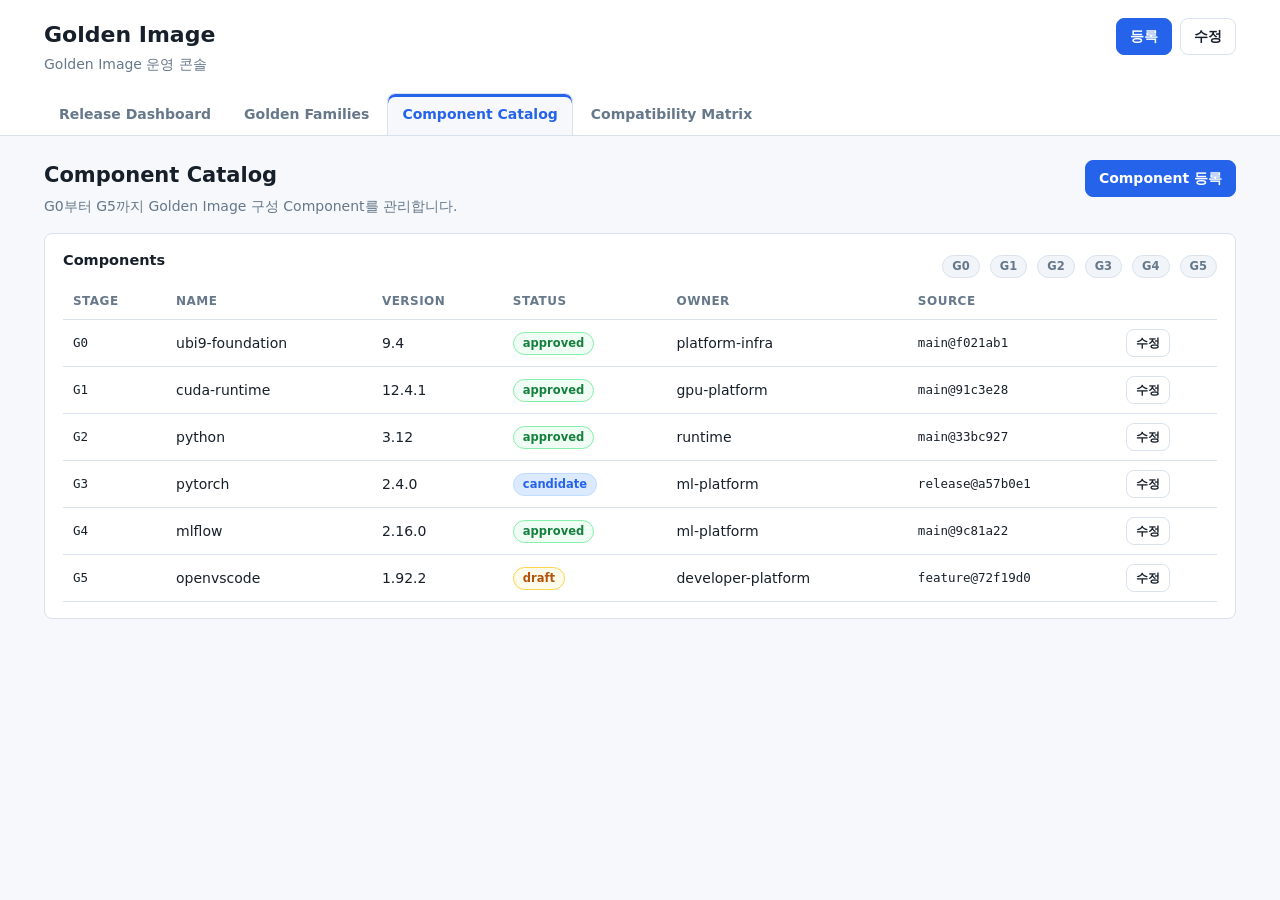
==== components.html @ 2b426ab0 "split golden image html screens" ====
<!doctype html>
<html lang="ko">
<head>
  <meta charset="utf-8">
  <meta name="viewport" content="width=device-width, initial-scale=1">
  <title>Golden Image · Component Catalog</title>
  <link rel="stylesheet" href="styles.css">
</head>
<body data-page="components">
  <div class="shell">
    <header class="topbar">
      <div class="topbar-inner">
        <div class="brand-row">
          <div>
            <h1 class="brand">Golden Image</h1>
            <p class="brand-sub">Golden Image 운영 콘솔</p>
          </div>
          <div class="quick-actions">
            <a class="btn primary" href="register.html">등록</a>
            <a class="btn" href="edit.html">수정</a>
          </div>
        </div>
        <nav class="tabs" aria-label="Golden Image tabs">
          <a href="index.html" data-nav="dashboard">Release Dashboard</a>
          <a href="families.html" data-nav="families">Golden Families</a>
          <a href="components.html" data-nav="components">Component Catalog</a>
          <a href="matrix.html" data-nav="matrix">Compatibility Matrix</a>
        </nav>
      </div>
    </header>

    <main class="main">
      <div class="page-head">
        <div>
          <h2 class="page-title">Component Catalog</h2>
          <p class="page-sub">G0부터 G5까지 Golden Image 구성 Component를 관리합니다.</p>
        </div>
        <a class="btn primary" href="register.html?type=component">Component 등록</a>
      </div>

      <section class="panel">
        <div class="spread">
          <h3>Components</h3>
          <div class="row">
            <span class="badge">G0</span>
            <span class="badge">G1</span>
            <span class="badge">G2</span>
            <span class="badge">G3</span>
            <span class="badge">G4</span>
            <span class="badge">G5</span>
          </div>
        </div>
        <div class="table-wrap">
          <table>
            <thead>
              <tr>
                <th>Stage</th>
                <th>Name</th>
                <th>Version</th>
                <th>Status</th>
                <th>Owner</th>
                <th>Source</th>
                <th></th>
              </tr>
            </thead>
            <tbody>
              <tr>
                <td class="mono">G0</td>
                <td>ubi9-foundation</td>
                <td>9.4</td>
                <td><span class="badge ok">approved</span></td>
                <td>platform-infra</td>
                <td class="mono">main@f021ab1</td>
                <td><a class="btn small" href="edit.html?component=ubi9-foundation">수정</a></td>
              </tr>
              <tr>
                <td class="mono">G1</td>
                <td>cuda-runtime</td>
                <td>12.4.1</td>
                <td><span class="badge ok">approved</span></td>
                <td>gpu-platform</td>
                <td class="mono">main@91c3e28</td>
                <td><a class="btn small" href="edit.html?component=cuda-runtime">수정</a></td>
              </tr>
              <tr>
                <td class="mono">G2</td>
                <td>python</td>
                <td>3.12</td>
                <td><span class="badge ok">approved</span></td>
                <td>runtime</td>
                <td class="mono">main@33bc927</td>
                <td><a class="btn small" href="edit.html?component=python">수정</a></td>
              </tr>
              <tr>
                <td class="mono">G3</td>
                <td>pytorch</td>
                <td>2.4.0</td>
                <td><span class="badge info">candidate</span></td>
                <td>ml-platform</td>
                <td class="mono">release@a57b0e1</td>
                <td><a class="btn small" href="edit.html?component=pytorch">수정</a></td>
              </tr>
              <tr>
                <td class="mono">G4</td>
                <td>mlflow</td>
                <td>2.16.0</td>
                <td><span class="badge ok">approved</span></td>
                <td>ml-platform</td>
                <td class="mono">main@9c81a22</td>
                <td><a class="btn small" href="edit.html?component=mlflow">수정</a></td>
              </tr>
              <tr>
                <td class="mono">G5</td>
                <td>openvscode</td>
                <td>1.92.2</td>
                <td><span class="badge warn">draft</span></td>
                <td>developer-platform</td>
                <td class="mono">feature@72f19d0</td>
                <td><a class="btn small" href="edit.html?component=openvscode">수정</a></td>
              </tr>
            </tbody>
          </table>
        </div>
      </section>
    </main>
  </div>
  <script src="app.js"></script>
</body>
</html>
---- styles.css ----
:root {
  --bg: #f6f8fb;
  --surface: #ffffff;
  --surface-soft: #f1f5f9;
  --border: #d9e2ec;
  --text: #17202a;
  --muted: #66788a;
  --accent: #2563eb;
  --accent-soft: #dbeafe;
  --ok: #15803d;
  --warn: #b45309;
  --err: #b91c1c;
  --radius: 8px;
  --mono: "Cascadia Code", "JetBrains Mono", Consolas, monospace;
}

* { box-sizing: border-box; }
html, body { margin: 0; min-height: 100%; }
body {
  background: var(--bg);
  color: var(--text);
  font: 14px/1.5 "Segoe UI", "Malgun Gothic", system-ui, sans-serif;
}
a { color: inherit; }

.shell { min-height: 100vh; }
.topbar {
  background: var(--surface);
  border-bottom: 1px solid var(--border);
}
.topbar-inner {
  max-width: 1240px;
  margin: 0 auto;
  padding: 18px 24px 0;
}
.brand-row {
  display: flex;
  justify-content: space-between;
  align-items: flex-start;
  gap: 16px;
  flex-wrap: wrap;
}
.brand {
  margin: 0;
  font-size: 22px;
  font-weight: 750;
  letter-spacing: 0;
}
.brand-sub {
  margin: 3px 0 0;
  color: var(--muted);
}
.quick-actions {
  display: flex;
  gap: 8px;
  flex-wrap: wrap;
}

.tabs {
  display: flex;
  gap: 3px;
  margin-top: 18px;
  overflow-x: auto;
}
.tabs a {
  display: inline-flex;
  align-items: center;
  min-height: 42px;
  padding: 9px 14px;
  color: var(--muted);
  text-decoration: none;
  border: 1px solid transparent;
  border-bottom: 0;
  border-radius: var(--radius) var(--radius) 0 0;
  font-weight: 650;
  white-space: nowrap;
}
.tabs a:hover {
  color: var(--text);
  background: var(--surface-soft);
}
.tabs a.active {
  color: var(--accent);
  background: var(--bg);
  border-color: var(--border);
  box-shadow: inset 0 3px 0 var(--accent);
}

.main {
  max-width: 1240px;
  margin: 0 auto;
  padding: 24px;
}
.page-head {
  display: flex;
  justify-content: space-between;
  align-items: flex-start;
  gap: 16px;
  flex-wrap: wrap;
  margin-bottom: 16px;
}
.page-title {
  margin: 0;
  font-size: 21px;
  font-weight: 750;
}
.page-sub {
  margin: 4px 0 0;
  color: var(--muted);
}

.grid { display: grid; gap: 14px; }
.stats { grid-template-columns: repeat(4, minmax(150px, 1fr)); }
.cols { grid-template-columns: 1.45fr .9fr; align-items: start; }
.cards { grid-template-columns: repeat(auto-fill, minmax(270px, 1fr)); }
.form-grid { grid-template-columns: repeat(2, minmax(220px, 1fr)); }
.full { grid-column: 1 / -1; }

.panel {
  background: var(--surface);
  border: 1px solid var(--border);
  border-radius: var(--radius);
  padding: 16px 18px;
}
.panel h3 {
  margin: 0 0 12px;
  font-size: 14.5px;
}
.section-title {
  margin: 20px 0 10px;
  font-size: 15px;
  font-weight: 750;
}
.muted { color: var(--muted); }
.small { font-size: 12px; }
.mono { font-family: var(--mono); font-size: 12.5px; }
.row {
  display: flex;
  gap: 10px;
  align-items: center;
  flex-wrap: wrap;
}
.spread {
  display: flex;
  justify-content: space-between;
  gap: 12px;
  align-items: center;
  flex-wrap: wrap;
}

.stat {
  display: flex;
  flex-direction: column;
  gap: 2px;
}
.stat .value {
  font-size: 24px;
  font-weight: 750;
}
.stat .key {
  color: var(--muted);
  font-size: 12px;
}

.table-wrap { overflow-x: auto; }
table {
  width: 100%;
  border-collapse: collapse;
}
th, td {
  text-align: left;
  padding: 9px 10px;
  border-bottom: 1px solid var(--border);
  vertical-align: middle;
}
th {
  color: var(--muted);
  font-size: 12px;
  font-weight: 700;
  text-transform: uppercase;
  letter-spacing: .04em;
}
tbody tr:hover td { background: #f8fafc; }

.badge {
  display: inline-block;
  padding: 2px 9px;
  border-radius: 999px;
  border: 1px solid var(--border);
  background: var(--surface-soft);
  color: var(--muted);
  font-size: 11.5px;
  font-weight: 700;
  white-space: nowrap;
}
.badge.ok { color: var(--ok); border-color: #86efac; background: #f0fdf4; }
.badge.warn { color: var(--warn); border-color: #fcd34d; background: #fffbeb; }
.badge.err { color: var(--err); border-color: #fca5a5; background: #fef2f2; }
.badge.info { color: var(--accent); border-color: #bfdbfe; background: var(--accent-soft); }

.btn {
  display: inline-flex;
  align-items: center;
  justify-content: center;
  min-height: 34px;
  padding: 7px 13px;
  border: 1px solid var(--border);
  border-radius: var(--radius);
  background: var(--surface);
  color: var(--text);
  text-decoration: none;
  font: inherit;
  font-weight: 700;
  cursor: pointer;
}
.btn:hover { border-color: var(--accent); }
.btn.primary {
  color: #fff;
  background: var(--accent);
  border-color: var(--accent);
}
.btn.ghost { background: transparent; }
.btn.small { min-height: 28px; padding: 4px 9px; font-size: 12px; }

.stage-line {
  display: flex;
  gap: 0;
  overflow-x: auto;
  padding: 4px 0;
}
.stage-node {
  min-width: 126px;
  flex: none;
  padding: 10px 14px;
  border: 1px solid var(--border);
  border-radius: var(--radius);
  background: var(--surface-soft);
}
.stage-key {
  color: var(--accent);
  font-family: var(--mono);
  font-size: 11px;
  font-weight: 750;
}
.stage-arrow {
  align-self: center;
  padding: 0 6px;
  color: var(--muted);
}

.matrix {
  min-width: 640px;
  border-collapse: separate;
  border-spacing: 4px;
}
.matrix th { text-transform: none; letter-spacing: 0; }
.matrix td {
  text-align: center;
  border: 1px solid var(--border);
  border-radius: var(--radius);
  background: var(--surface-soft);
  padding: 10px 12px;
}
.matrix .supported { color: var(--ok); background: #f0fdf4; border-color: #86efac; }
.matrix .review { color: var(--warn); background: #fffbeb; border-color: #fcd34d; }
.matrix .blocked { color: var(--err); background: #fef2f2; border-color: #fca5a5; }

label {
  display: block;
  margin: 0 0 5px;
  color: var(--muted);
  font-size: 12.5px;
  font-weight: 700;
}
input, select, textarea {
  width: 100%;
  min-height: 36px;
  padding: 7px 10px;
  border: 1px solid var(--border);
  border-radius: var(--radius);
  background: #fff;
  color: var(--text);
  font: inherit;
}
textarea { min-height: 92px; resize: vertical; }
input:focus, select:focus, textarea:focus {
  outline: none;
  border-color: var(--accent);
  box-shadow: 0 0 0 3px var(--accent-soft);
}
.field { min-width: 0; }
.form-actions {
  display: flex;
  justify-content: flex-end;
  gap: 8px;
  margin-top: 18px;
}
.hint-box {
  background: #f8fafc;
  border: 1px dashed #cbd5e1;
  border-radius: var(--radius);
  padding: 12px 14px;
  color: var(--muted);
}
.history {
  margin: 0;
  padding-left: 18px;
  color: var(--muted);
}
.history li { margin: 6px 0; }

@media (max-width: 860px) {
  .topbar-inner, .main { padding-left: 16px; padding-right: 16px; }
  .stats, .cols, .form-grid { grid-template-columns: 1fr; }
  .tabs a { min-height: 38px; padding: 8px 11px; }
}
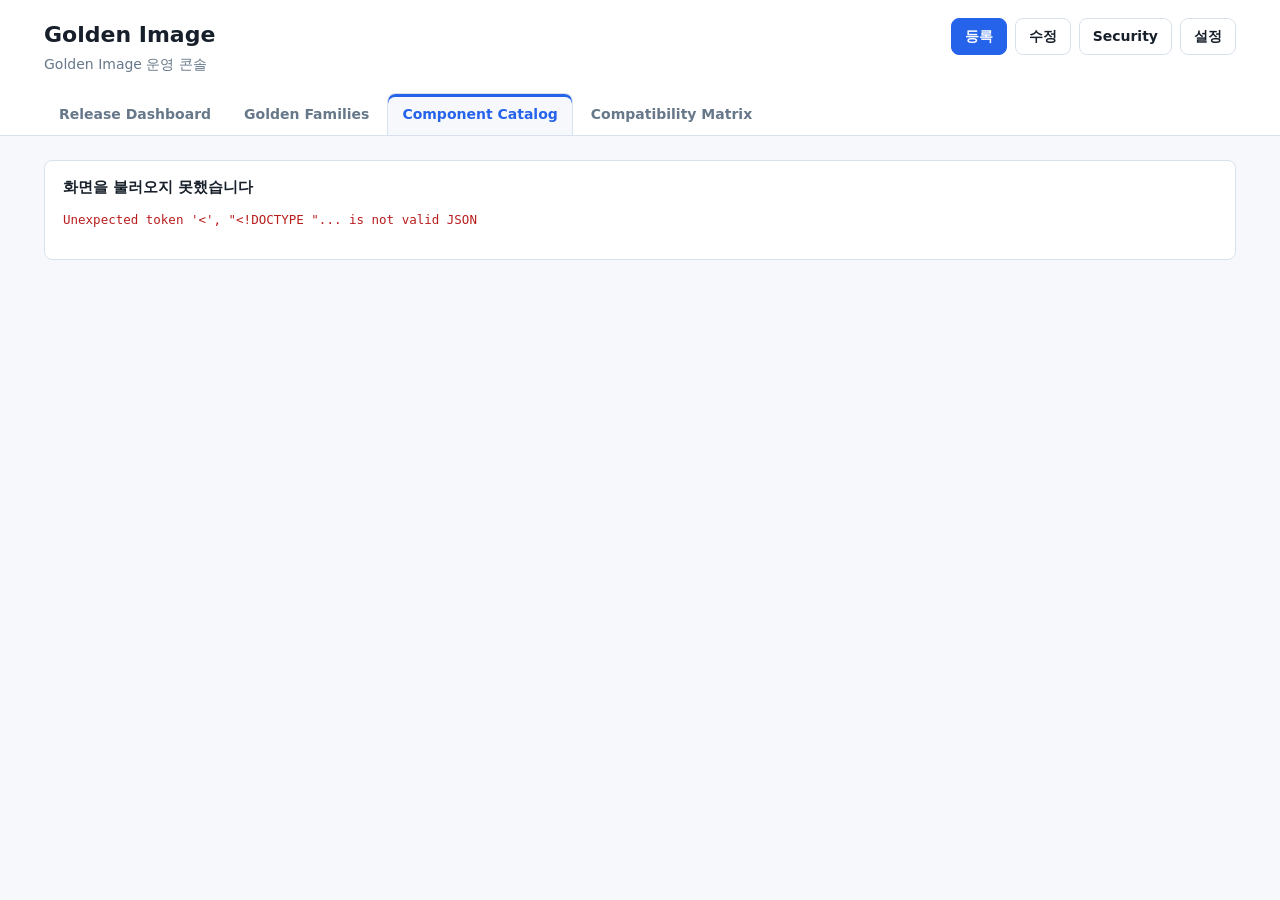
==== commit 0f36c6fa: "restore functional golden image ui" ====
--- a/components.html
+++ b/components.html
@@ -6,7 +6,7 @@
   <title>Golden Image · Component Catalog</title>
   <link rel="stylesheet" href="styles.css">
 </head>
-<body data-page="components">
+<body data-screen="components">
   <div class="shell">
     <header class="topbar">
       <div class="topbar-inner">
@@ -18,6 +18,8 @@
           <div class="quick-actions">
             <a class="btn primary" href="register.html">등록</a>
             <a class="btn" href="edit.html">수정</a>
+            <a class="btn" href="security.html">Security</a>
+            <a class="btn" href="settings.html">설정</a>
           </div>
         </div>
         <nav class="tabs" aria-label="Golden Image tabs">
@@ -28,102 +30,10 @@
         </nav>
       </div>
     </header>
-
-    <main class="main">
-      <div class="page-head">
-        <div>
-          <h2 class="page-title">Component Catalog</h2>
-          <p class="page-sub">G0부터 G5까지 Golden Image 구성 Component를 관리합니다.</p>
-        </div>
-        <a class="btn primary" href="register.html?type=component">Component 등록</a>
-      </div>
-
-      <section class="panel">
-        <div class="spread">
-          <h3>Components</h3>
-          <div class="row">
-            <span class="badge">G0</span>
-            <span class="badge">G1</span>
-            <span class="badge">G2</span>
-            <span class="badge">G3</span>
-            <span class="badge">G4</span>
-            <span class="badge">G5</span>
-          </div>
-        </div>
-        <div class="table-wrap">
-          <table>
-            <thead>
-              <tr>
-                <th>Stage</th>
-                <th>Name</th>
-                <th>Version</th>
-                <th>Status</th>
-                <th>Owner</th>
-                <th>Source</th>
-                <th></th>
-              </tr>
-            </thead>
-            <tbody>
-              <tr>
-                <td class="mono">G0</td>
-                <td>ubi9-foundation</td>
-                <td>9.4</td>
-                <td><span class="badge ok">approved</span></td>
-                <td>platform-infra</td>
-                <td class="mono">main@f021ab1</td>
-                <td><a class="btn small" href="edit.html?component=ubi9-foundation">수정</a></td>
-              </tr>
-              <tr>
-                <td class="mono">G1</td>
-                <td>cuda-runtime</td>
-                <td>12.4.1</td>
-                <td><span class="badge ok">approved</span></td>
-                <td>gpu-platform</td>
-                <td class="mono">main@91c3e28</td>
-                <td><a class="btn small" href="edit.html?component=cuda-runtime">수정</a></td>
-              </tr>
-              <tr>
-                <td class="mono">G2</td>
-                <td>python</td>
-                <td>3.12</td>
-                <td><span class="badge ok">approved</span></td>
-                <td>runtime</td>
-                <td class="mono">main@33bc927</td>
-                <td><a class="btn small" href="edit.html?component=python">수정</a></td>
-              </tr>
-              <tr>
-                <td class="mono">G3</td>
-                <td>pytorch</td>
-                <td>2.4.0</td>
-                <td><span class="badge info">candidate</span></td>
-                <td>ml-platform</td>
-                <td class="mono">release@a57b0e1</td>
-                <td><a class="btn small" href="edit.html?component=pytorch">수정</a></td>
-              </tr>
-              <tr>
-                <td class="mono">G4</td>
-                <td>mlflow</td>
-                <td>2.16.0</td>
-                <td><span class="badge ok">approved</span></td>
-                <td>ml-platform</td>
-                <td class="mono">main@9c81a22</td>
-                <td><a class="btn small" href="edit.html?component=mlflow">수정</a></td>
-              </tr>
-              <tr>
-                <td class="mono">G5</td>
-                <td>openvscode</td>
-                <td>1.92.2</td>
-                <td><span class="badge warn">draft</span></td>
-                <td>developer-platform</td>
-                <td class="mono">feature@72f19d0</td>
-                <td><a class="btn small" href="edit.html?component=openvscode">수정</a></td>
-              </tr>
-            </tbody>
-          </table>
-        </div>
-      </section>
-    </main>
+    <main id="main" class="main"></main>
   </div>
-  <script src="app.js"></script>
+  <div id="modal-root"></div>
+  <div id="toast-root"></div>
+  <script type="module" src="shell.js"></script>
 </body>
 </html>
--- a/styles.css
+++ b/styles.css
@@ -2,14 +2,19 @@
   --bg: #f6f8fb;
   --surface: #ffffff;
   --surface-soft: #f1f5f9;
+  --bg-panel: #ffffff;
+  --bg-panel-2: #f1f5f9;
   --border: #d9e2ec;
   --text: #17202a;
   --muted: #66788a;
+  --text-dim: #66788a;
   --accent: #2563eb;
   --accent-soft: #dbeafe;
+  --accent-dim: #dbeafe;
   --ok: #15803d;
   --warn: #b45309;
   --err: #b91c1c;
+  --purple: #7c3aed;
   --radius: 8px;
   --mono: "Cascadia Code", "JetBrains Mono", Consolas, monospace;
 }
@@ -153,11 +158,13 @@
   flex-direction: column;
   gap: 2px;
 }
-.stat .value {
+.stat .value,
+.stat .v {
   font-size: 24px;
   font-weight: 750;
 }
-.stat .key {
+.stat .key,
+.stat .k {
   color: var(--muted);
   font-size: 12px;
 }
@@ -197,8 +204,17 @@
 .badge.warn { color: var(--warn); border-color: #fcd34d; background: #fffbeb; }
 .badge.err { color: var(--err); border-color: #fca5a5; background: #fef2f2; }
 .badge.info { color: var(--accent); border-color: #bfdbfe; background: var(--accent-soft); }
-
-.btn {
+.badge.neutral { color: var(--muted); border-color: var(--border); background: var(--surface-soft); }
+.badge.purple { color: var(--purple); border-color: #ddd6fe; background: #f5f3ff; }
+.badge.stage-c-g0, .stage-c-g0 .stage-key { color: #dc2626; }
+.badge.stage-c-g1, .stage-c-g1 .stage-key { color: #b45309; }
+.badge.stage-c-g2, .stage-c-g2 .stage-key { color: #15803d; }
+.badge.stage-c-g3, .stage-c-g3 .stage-key { color: #2563eb; }
+.badge.stage-c-g4, .stage-c-g4 .stage-key { color: #7c3aed; }
+.badge.stage-c-g5, .stage-c-g5 .stage-key { color: #be185d; }
+
+.btn,
+button {
   display: inline-flex;
   align-items: center;
   justify-content: center;
@@ -208,21 +224,37 @@
   border-radius: var(--radius);
   background: var(--surface);
   color: var(--text);
-  text-decoration: none;
   font: inherit;
   font-weight: 700;
   cursor: pointer;
 }
-.btn:hover { border-color: var(--accent); }
-.btn.primary {
+.btn { text-decoration: none; }
+.btn:hover,
+button:hover { border-color: var(--accent); }
+.btn.primary,
+button.primary {
   color: #fff;
   background: var(--accent);
   border-color: var(--accent);
 }
-.btn.ghost { background: transparent; }
-.btn.small { min-height: 28px; padding: 4px 9px; font-size: 12px; }
-
-.stage-line {
+.btn.ghost,
+button.ghost { background: transparent; }
+.btn.small,
+.btn.sm,
+button.small,
+button.sm { min-height: 28px; padding: 4px 9px; font-size: 12px; }
+button.danger {
+  color: var(--err);
+  background: #fef2f2;
+  border-color: #fca5a5;
+}
+button:disabled {
+  cursor: not-allowed;
+  opacity: .5;
+}
+
+.stage-line,
+.stage-dag {
   display: flex;
   gap: 0;
   overflow-x: auto;
@@ -264,6 +296,12 @@
 .matrix .supported { color: var(--ok); background: #f0fdf4; border-color: #86efac; }
 .matrix .review { color: var(--warn); background: #fffbeb; border-color: #fcd34d; }
 .matrix .blocked { color: var(--err); background: #fef2f2; border-color: #fca5a5; }
+.matrix-wrap { overflow: auto; }
+.matrix td.cell {
+  cursor: pointer;
+  min-width: 96px;
+}
+.matrix td.cell.selected { outline: 2px solid var(--accent); }
 
 label {
   display: block;
@@ -288,6 +326,22 @@
   border-color: var(--accent);
   box-shadow: 0 0 0 3px var(--accent-soft);
 }
+.field-inline { width: auto; min-height: auto; }
+.field-hint {
+  display: inline-flex;
+  align-items: center;
+  justify-content: center;
+  width: 15px;
+  height: 15px;
+  margin-left: 6px;
+  border-radius: 50%;
+  background: var(--accent-soft);
+  color: var(--accent);
+  font-size: 10px;
+  font-weight: 800;
+  cursor: help;
+  vertical-align: middle;
+}
 .field { min-width: 0; }
 .form-actions {
   display: flex;
@@ -302,6 +356,107 @@
   padding: 12px 14px;
   color: var(--muted);
 }
+.empty {
+  color: var(--muted);
+  text-align: center;
+  padding: 34px 0;
+}
+hr.sep {
+  border: none;
+  border-top: 1px solid var(--border);
+  margin: 14px 0;
+}
+code {
+  font-family: var(--mono);
+  background: var(--surface-soft);
+  padding: 1px 6px;
+  border-radius: 6px;
+  font-size: 12px;
+}
+.actions {
+  display: flex;
+  justify-content: flex-end;
+  gap: 10px;
+  margin-top: 20px;
+}
+
+#modal-root:empty { display: none; }
+.modal-backdrop {
+  position: fixed;
+  inset: 0;
+  z-index: 40;
+  display: flex;
+  align-items: center;
+  justify-content: center;
+  background: rgba(15, 23, 42, .45);
+}
+.modal {
+  width: min(620px, 92vw);
+  max-height: 86vh;
+  overflow: auto;
+  padding: 20px 22px;
+  background: var(--surface);
+  border: 1px solid var(--border);
+  border-radius: 10px;
+  box-shadow: 0 22px 70px rgba(15, 23, 42, .22);
+}
+.modal.modal-wide { width: min(980px, 96vw); }
+.modal h3 { margin: 0 0 6px; }
+.form-guide { display: flex; gap: 18px; align-items: flex-start; }
+.form-guide > form { flex: 1 1 320px; min-width: 0; }
+.form-guide .guide-panel {
+  flex: 1 1 340px;
+  min-width: 0;
+  align-self: stretch;
+  max-height: 68vh;
+  overflow: auto;
+  padding: 14px 16px;
+  background: var(--surface-soft);
+  border: 1px solid var(--border);
+  border-radius: var(--radius);
+}
+.guide-panel pre,
+.meta-pre,
+.df-body {
+  margin: 6px 0 0;
+  padding: 10px 12px;
+  overflow-x: auto;
+  background: #f8fafc;
+  border: 1px solid var(--border);
+  border-radius: var(--radius);
+  font-family: var(--mono);
+  font-size: 12px;
+  line-height: 1.5;
+  white-space: pre;
+}
+.guide-body {
+  color: var(--muted);
+  font-size: 12.5px;
+  line-height: 1.55;
+  white-space: pre-wrap;
+}
+.guide-panel h4 { margin: 0 0 8px; font-size: 13.5px; }
+.guide-panel .g-sec { margin: 12px 0 4px; font-size: 12px; font-weight: 750; color: var(--text); }
+#toast-root {
+  position: fixed;
+  right: 18px;
+  bottom: 18px;
+  z-index: 50;
+  display: flex;
+  flex-direction: column;
+  gap: 8px;
+}
+.toast {
+  max-width: 420px;
+  padding: 10px 16px;
+  background: var(--surface);
+  border: 1px solid var(--border);
+  border-left: 4px solid var(--accent);
+  border-radius: var(--radius);
+  box-shadow: 0 12px 30px rgba(15, 23, 42, .16);
+}
+.toast.err { border-left-color: var(--err); }
+.toast.ok { border-left-color: var(--ok); }
 .history {
   margin: 0;
   padding-left: 18px;
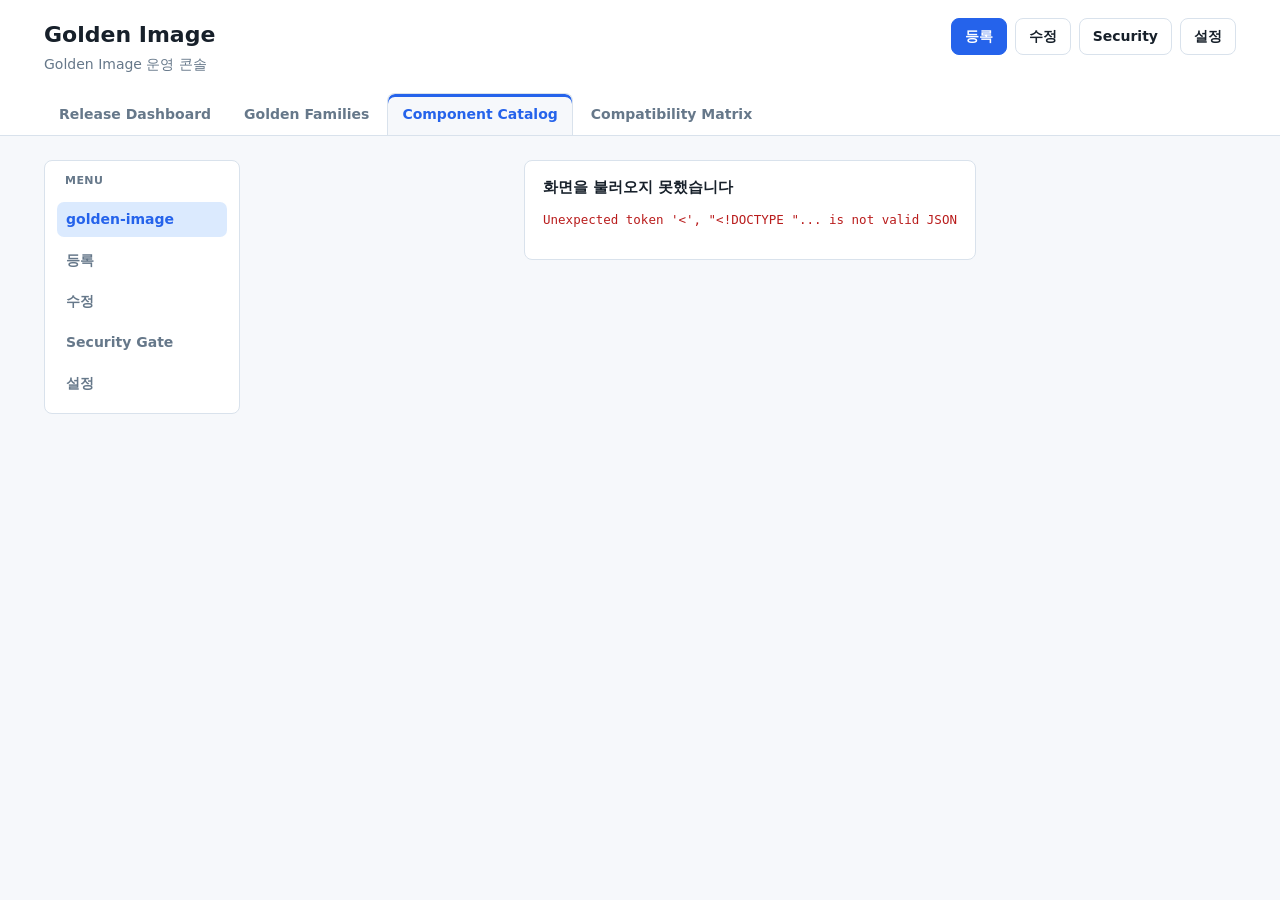
==== commit e1eb9051: "add golden image menu area" ====
--- a/components.html
+++ b/components.html
@@ -30,7 +30,19 @@
         </nav>
       </div>
     </header>
-    <main id="main" class="main"></main>
+    <div class="content-layout">
+      <aside class="side-menu" aria-label="Main menu">
+        <nav class="side-menu-inner">
+          <div class="side-menu-title">Menu</div>
+          <a class="active" href="index.html">golden-image</a>
+          <a href="register.html">등록</a>
+          <a href="edit.html">수정</a>
+          <a href="security.html">Security Gate</a>
+          <a href="settings.html">설정</a>
+        </nav>
+      </aside>
+      <main id="main" class="main"></main>
+    </div>
   </div>
   <div id="modal-root"></div>
   <div id="toast-root"></div>
--- a/styles.css
+++ b/styles.css
@@ -96,6 +96,51 @@
   margin: 0 auto;
   padding: 24px;
 }
+.content-layout {
+  display: grid;
+  grid-template-columns: 220px minmax(0, 1fr);
+  max-width: 1240px;
+  margin: 0 auto;
+}
+.side-menu {
+  padding: 24px 0 24px 24px;
+}
+.side-menu-inner {
+  position: sticky;
+  top: 18px;
+  display: grid;
+  gap: 6px;
+  padding: 12px;
+  background: var(--surface);
+  border: 1px solid var(--border);
+  border-radius: var(--radius);
+}
+.side-menu-title {
+  padding: 0 8px 6px;
+  color: var(--muted);
+  font-size: 11px;
+  font-weight: 800;
+  text-transform: uppercase;
+  letter-spacing: .04em;
+}
+.side-menu a {
+  display: flex;
+  align-items: center;
+  min-height: 34px;
+  padding: 7px 9px;
+  color: var(--muted);
+  text-decoration: none;
+  border-radius: 7px;
+  font-weight: 700;
+}
+.side-menu a:hover {
+  color: var(--text);
+  background: var(--surface-soft);
+}
+.side-menu a.active {
+  color: var(--accent);
+  background: var(--accent-soft);
+}
 .page-head {
   display: flex;
   justify-content: space-between;
@@ -466,6 +511,15 @@
 
 @media (max-width: 860px) {
   .topbar-inner, .main { padding-left: 16px; padding-right: 16px; }
+  .content-layout { display: block; }
+  .side-menu { padding: 14px 16px 0; }
+  .side-menu-inner {
+    position: static;
+    display: flex;
+    overflow-x: auto;
+  }
+  .side-menu-title { display: none; }
+  .side-menu a { white-space: nowrap; }
   .stats, .cols, .form-grid { grid-template-columns: 1fr; }
   .tabs a { min-height: 38px; padding: 8px 11px; }
 }
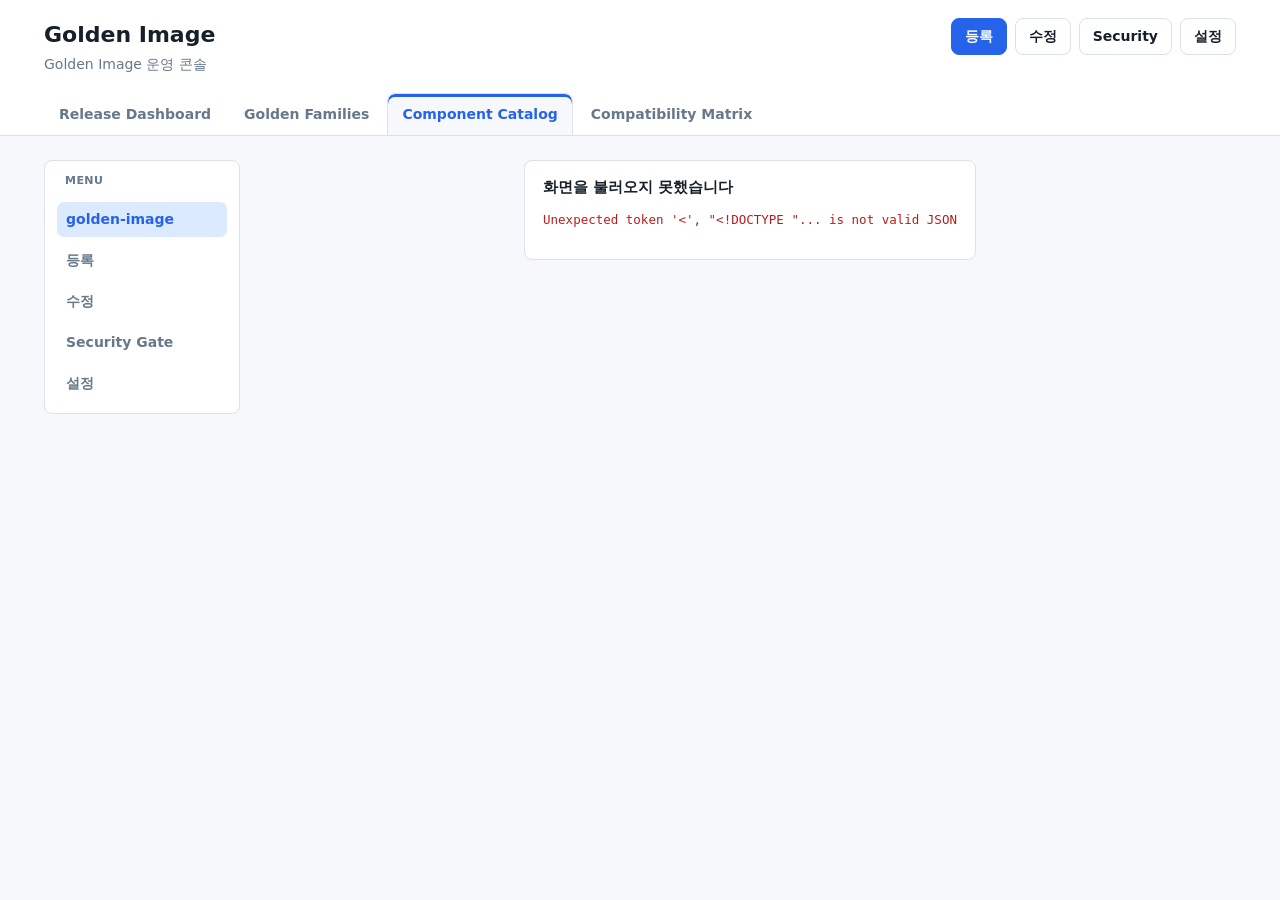
==== commit 28302b90: "set index as golden image menu root" ====
--- a/components.html
+++ b/components.html
@@ -34,11 +34,11 @@
       <aside class="side-menu" aria-label="Main menu">
         <nav class="side-menu-inner">
           <div class="side-menu-title">Menu</div>
-          <a class="active" href="index.html">golden-image</a>
-          <a href="register.html">등록</a>
-          <a href="edit.html">수정</a>
-          <a href="security.html">Security Gate</a>
-          <a href="settings.html">설정</a>
+          <a href="index.html" data-menu="golden-image">golden-image</a>
+          <a href="register.html" data-menu="register">등록</a>
+          <a href="edit.html" data-menu="edit">수정</a>
+          <a href="security.html" data-menu="security">Security Gate</a>
+          <a href="settings.html" data-menu="settings">설정</a>
         </nav>
       </aside>
       <main id="main" class="main"></main>
--- a/styles.css
+++ b/styles.css
@@ -300,14 +300,16 @@
 
 .stage-line,
 .stage-dag {
-  display: flex;
-  gap: 0;
-  overflow-x: auto;
+  display: grid;
+  grid-template-columns: repeat(auto-fit, minmax(132px, 1fr));
+  gap: 10px;
+  overflow: visible;
   padding: 4px 0;
 }
 .stage-node {
-  min-width: 126px;
-  flex: none;
+  min-width: 0;
+  width: 100%;
+  min-height: 86px;
   padding: 10px 14px;
   border: 1px solid var(--border);
   border-radius: var(--radius);
@@ -320,8 +322,7 @@
   font-weight: 750;
 }
 .stage-arrow {
-  align-self: center;
-  padding: 0 6px;
+  display: none;
   color: var(--muted);
 }
 
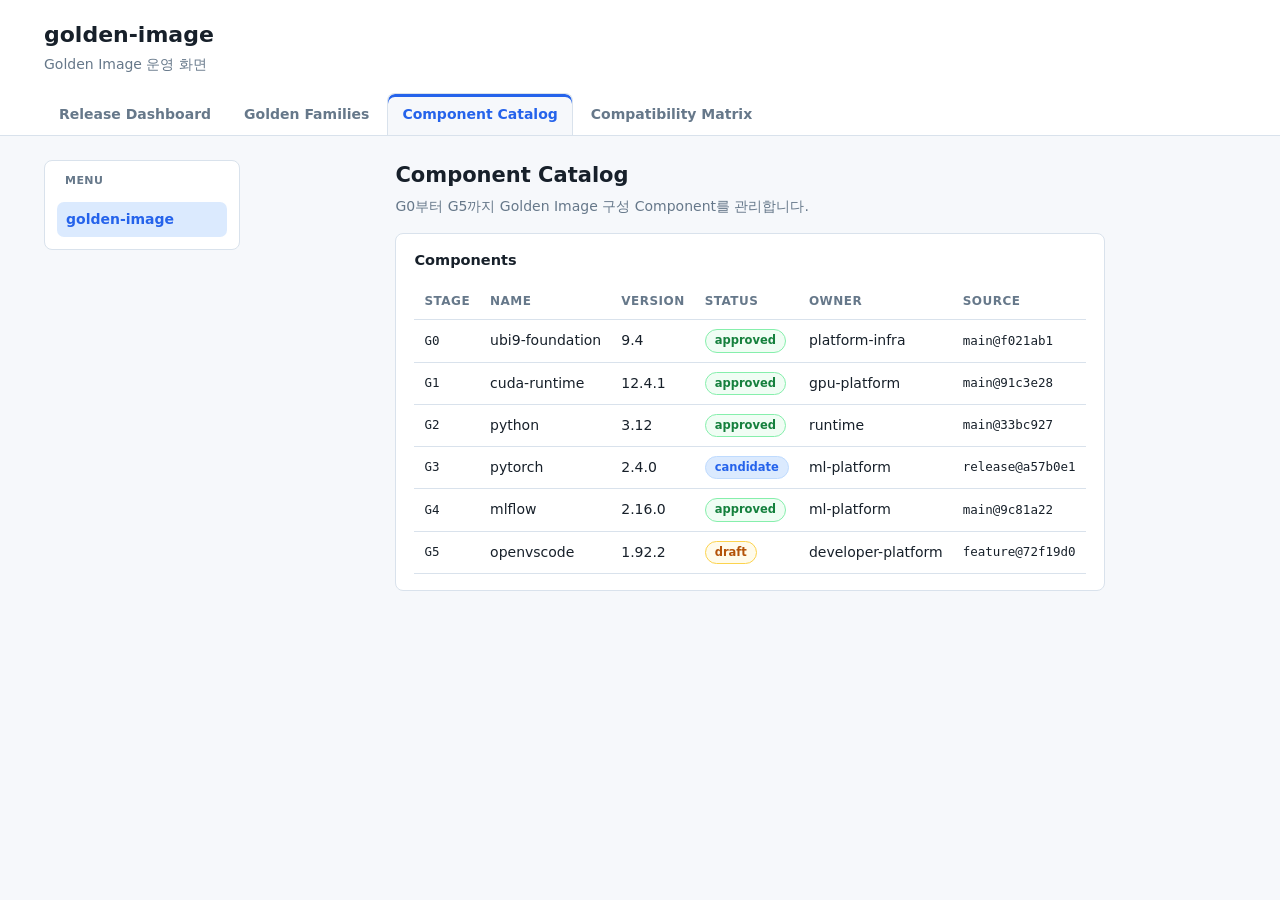
==== commit 2ad6d2af: "rebuild static golden image tabs" ====
--- a/components.html
+++ b/components.html
@@ -3,49 +3,60 @@
 <head>
   <meta charset="utf-8">
   <meta name="viewport" content="width=device-width, initial-scale=1">
-  <title>Golden Image · Component Catalog</title>
+  <title>golden-image · Component Catalog</title>
   <link rel="stylesheet" href="styles.css">
 </head>
-<body data-screen="components">
+<body>
   <div class="shell">
     <header class="topbar">
       <div class="topbar-inner">
-        <div class="brand-row">
-          <div>
-            <h1 class="brand">Golden Image</h1>
-            <p class="brand-sub">Golden Image 운영 콘솔</p>
-          </div>
-          <div class="quick-actions">
-            <a class="btn primary" href="register.html">등록</a>
-            <a class="btn" href="edit.html">수정</a>
-            <a class="btn" href="security.html">Security</a>
-            <a class="btn" href="settings.html">설정</a>
-          </div>
-        </div>
-        <nav class="tabs" aria-label="Golden Image tabs">
-          <a href="index.html" data-nav="dashboard">Release Dashboard</a>
-          <a href="families.html" data-nav="families">Golden Families</a>
-          <a href="components.html" data-nav="components">Component Catalog</a>
-          <a href="matrix.html" data-nav="matrix">Compatibility Matrix</a>
+        <h1 class="brand">golden-image</h1>
+        <p class="brand-sub">Golden Image 운영 화면</p>
+        <nav class="tabs" aria-label="golden-image tabs">
+          <a href="index.html">Release Dashboard</a>
+          <a href="families.html">Golden Families</a>
+          <a class="active" href="components.html">Component Catalog</a>
+          <a href="matrix.html">Compatibility Matrix</a>
         </nav>
       </div>
     </header>
+
     <div class="content-layout">
       <aside class="side-menu" aria-label="Main menu">
         <nav class="side-menu-inner">
           <div class="side-menu-title">Menu</div>
-          <a href="index.html" data-menu="golden-image">golden-image</a>
-          <a href="register.html" data-menu="register">등록</a>
-          <a href="edit.html" data-menu="edit">수정</a>
-          <a href="security.html" data-menu="security">Security Gate</a>
-          <a href="settings.html" data-menu="settings">설정</a>
+          <a class="active" href="index.html">golden-image</a>
         </nav>
       </aside>
-      <main id="main" class="main"></main>
+
+      <main class="main">
+        <div class="page-head">
+          <div>
+            <h2 class="page-title">Component Catalog</h2>
+            <p class="page-sub">G0부터 G5까지 Golden Image 구성 Component를 관리합니다.</p>
+          </div>
+        </div>
+
+        <section class="panel">
+          <h3>Components</h3>
+          <div class="table-wrap">
+            <table>
+              <thead>
+                <tr><th>Stage</th><th>Name</th><th>Version</th><th>Status</th><th>Owner</th><th>Source</th></tr>
+              </thead>
+              <tbody>
+                <tr><td class="mono">G0</td><td>ubi9-foundation</td><td>9.4</td><td><span class="badge ok">approved</span></td><td>platform-infra</td><td class="mono">main@f021ab1</td></tr>
+                <tr><td class="mono">G1</td><td>cuda-runtime</td><td>12.4.1</td><td><span class="badge ok">approved</span></td><td>gpu-platform</td><td class="mono">main@91c3e28</td></tr>
+                <tr><td class="mono">G2</td><td>python</td><td>3.12</td><td><span class="badge ok">approved</span></td><td>runtime</td><td class="mono">main@33bc927</td></tr>
+                <tr><td class="mono">G3</td><td>pytorch</td><td>2.4.0</td><td><span class="badge info">candidate</span></td><td>ml-platform</td><td class="mono">release@a57b0e1</td></tr>
+                <tr><td class="mono">G4</td><td>mlflow</td><td>2.16.0</td><td><span class="badge ok">approved</span></td><td>ml-platform</td><td class="mono">main@9c81a22</td></tr>
+                <tr><td class="mono">G5</td><td>openvscode</td><td>1.92.2</td><td><span class="badge warn">draft</span></td><td>developer-platform</td><td class="mono">feature@72f19d0</td></tr>
+              </tbody>
+            </table>
+          </div>
+        </section>
+      </main>
     </div>
   </div>
-  <div id="modal-root"></div>
-  <div id="toast-root"></div>
-  <script type="module" src="shell.js"></script>
 </body>
 </html>
--- a/styles.css
+++ b/styles.css
@@ -190,6 +190,10 @@
   align-items: center;
   flex-wrap: wrap;
 }
+.row > select,
+.row > input {
+  width: auto;
+}
 .spread {
   display: flex;
   justify-content: space-between;
@@ -306,6 +310,11 @@
   overflow: visible;
   padding: 4px 0;
 }
+.stage-composition {
+  display: grid;
+  grid-template-columns: repeat(auto-fit, minmax(132px, 1fr));
+  gap: 10px;
+}
 .stage-node {
   min-width: 0;
   width: 100%;
@@ -324,6 +333,10 @@
 .stage-arrow {
   display: none;
   color: var(--muted);
+}
+.stage-ref {
+  margin-top: 6px;
+  word-break: break-all;
 }
 
 .matrix {
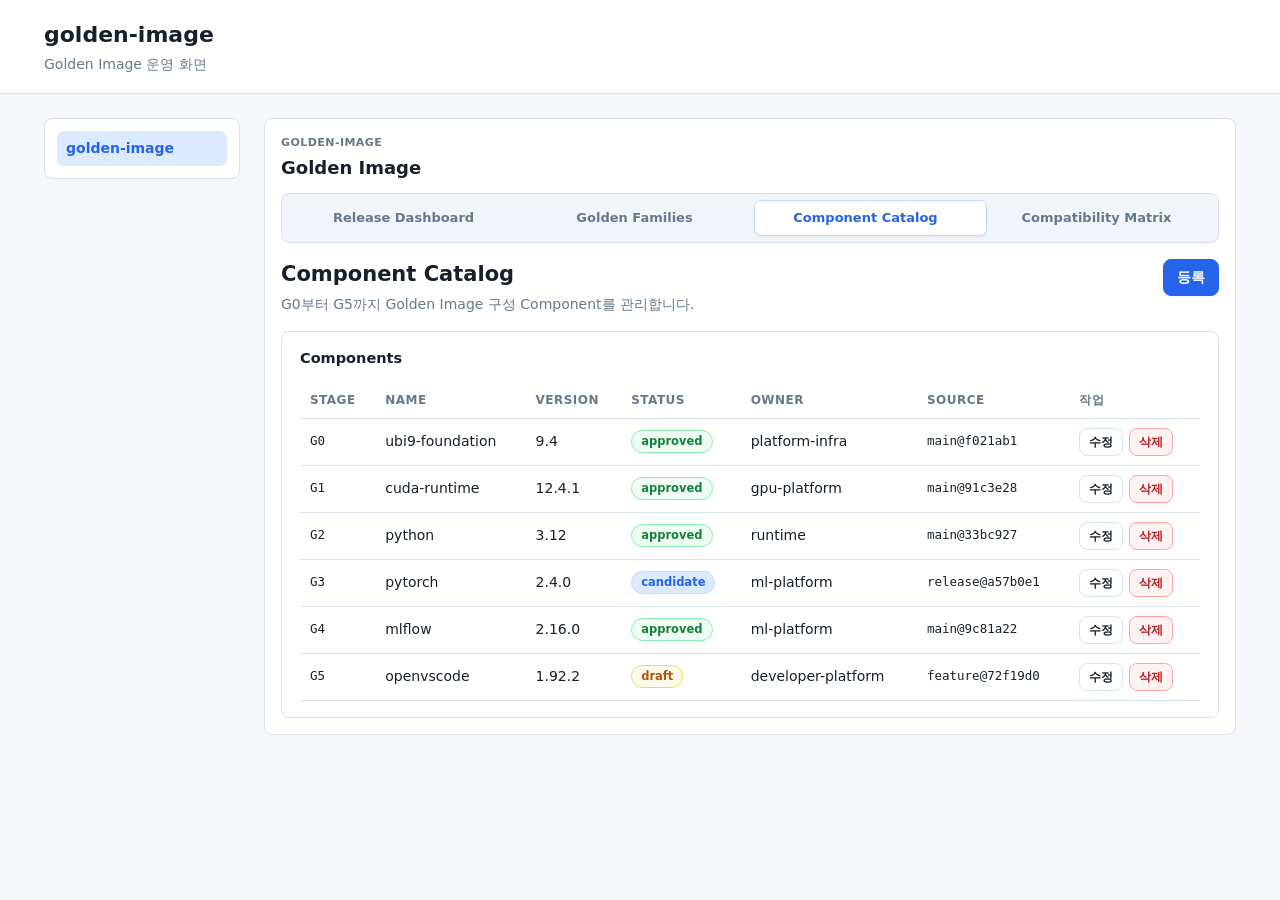
==== commit c09f72ac: "add golden image crud and spec workbook" ====
--- a/components.html
+++ b/components.html
@@ -5,36 +5,46 @@
   <meta name="viewport" content="width=device-width, initial-scale=1">
   <title>golden-image · Component Catalog</title>
   <link rel="stylesheet" href="styles.css">
+  <script src="golden-image.js" defer></script>
 </head>
-<body>
+<body data-page="components">
   <div class="shell">
     <header class="topbar">
       <div class="topbar-inner">
         <h1 class="brand">golden-image</h1>
         <p class="brand-sub">Golden Image 운영 화면</p>
-        <nav class="tabs" aria-label="golden-image tabs">
-          <a href="index.html">Release Dashboard</a>
-          <a href="families.html">Golden Families</a>
-          <a class="active" href="components.html">Component Catalog</a>
-          <a href="matrix.html">Compatibility Matrix</a>
-        </nav>
       </div>
     </header>
 
     <div class="content-layout">
       <aside class="side-menu" aria-label="Main menu">
         <nav class="side-menu-inner">
-          <div class="side-menu-title">Menu</div>
           <a class="active" href="index.html">golden-image</a>
         </nav>
       </aside>
 
       <main class="main">
+        <section class="golden-image-workspace">
+          <div class="workspace-head">
+            <div>
+              <div class="workspace-label">golden-image</div>
+              <h2 class="workspace-title">Golden Image</h2>
+            </div>
+          </div>
+
+          <nav class="workspace-tabs slide-tabs tab-components" role="tablist" aria-label="golden-image tabs">
+            <a role="tab" aria-selected="false" href="index.html">Release Dashboard</a>
+            <a role="tab" aria-selected="false" href="families.html">Golden Families</a>
+            <a class="active" role="tab" aria-selected="true" aria-current="page" href="components.html">Component Catalog</a>
+            <a role="tab" aria-selected="false" href="matrix.html">Compatibility Matrix</a>
+          </nav>
+
         <div class="page-head">
           <div>
             <h2 class="page-title">Component Catalog</h2>
             <p class="page-sub">G0부터 G5까지 Golden Image 구성 Component를 관리합니다.</p>
           </div>
+          <button class="primary" type="button" data-add="components">등록</button>
         </div>
 
         <section class="panel">
@@ -42,21 +52,24 @@
           <div class="table-wrap">
             <table>
               <thead>
-                <tr><th>Stage</th><th>Name</th><th>Version</th><th>Status</th><th>Owner</th><th>Source</th></tr>
+                <tr><th>Stage</th><th>Name</th><th>Version</th><th>Status</th><th>Owner</th><th>Source</th><th>작업</th></tr>
               </thead>
-              <tbody>
-                <tr><td class="mono">G0</td><td>ubi9-foundation</td><td>9.4</td><td><span class="badge ok">approved</span></td><td>platform-infra</td><td class="mono">main@f021ab1</td></tr>
-                <tr><td class="mono">G1</td><td>cuda-runtime</td><td>12.4.1</td><td><span class="badge ok">approved</span></td><td>gpu-platform</td><td class="mono">main@91c3e28</td></tr>
-                <tr><td class="mono">G2</td><td>python</td><td>3.12</td><td><span class="badge ok">approved</span></td><td>runtime</td><td class="mono">main@33bc927</td></tr>
-                <tr><td class="mono">G3</td><td>pytorch</td><td>2.4.0</td><td><span class="badge info">candidate</span></td><td>ml-platform</td><td class="mono">release@a57b0e1</td></tr>
-                <tr><td class="mono">G4</td><td>mlflow</td><td>2.16.0</td><td><span class="badge ok">approved</span></td><td>ml-platform</td><td class="mono">main@9c81a22</td></tr>
-                <tr><td class="mono">G5</td><td>openvscode</td><td>1.92.2</td><td><span class="badge warn">draft</span></td><td>developer-platform</td><td class="mono">feature@72f19d0</td></tr>
+              <tbody id="componentRows">
+                <tr><td class="mono">G0</td><td>ubi9-foundation</td><td>9.4</td><td><span class="badge ok">approved</span></td><td>platform-infra</td><td class="mono">main@f021ab1</td><td><div class="row row-actions"><button class="small" type="button" data-type="components" data-edit="comp-1">수정</button><button class="small danger" type="button" data-type="components" data-delete="comp-1">삭제</button></div></td></tr>
+                <tr><td class="mono">G1</td><td>cuda-runtime</td><td>12.4.1</td><td><span class="badge ok">approved</span></td><td>gpu-platform</td><td class="mono">main@91c3e28</td><td><div class="row row-actions"><button class="small" type="button" data-type="components" data-edit="comp-2">수정</button><button class="small danger" type="button" data-type="components" data-delete="comp-2">삭제</button></div></td></tr>
+                <tr><td class="mono">G2</td><td>python</td><td>3.12</td><td><span class="badge ok">approved</span></td><td>runtime</td><td class="mono">main@33bc927</td><td><div class="row row-actions"><button class="small" type="button" data-type="components" data-edit="comp-3">수정</button><button class="small danger" type="button" data-type="components" data-delete="comp-3">삭제</button></div></td></tr>
+                <tr><td class="mono">G3</td><td>pytorch</td><td>2.4.0</td><td><span class="badge info">candidate</span></td><td>ml-platform</td><td class="mono">release@a57b0e1</td><td><div class="row row-actions"><button class="small" type="button" data-type="components" data-edit="comp-4">수정</button><button class="small danger" type="button" data-type="components" data-delete="comp-4">삭제</button></div></td></tr>
+                <tr><td class="mono">G4</td><td>mlflow</td><td>2.16.0</td><td><span class="badge ok">approved</span></td><td>ml-platform</td><td class="mono">main@9c81a22</td><td><div class="row row-actions"><button class="small" type="button" data-type="components" data-edit="comp-5">수정</button><button class="small danger" type="button" data-type="components" data-delete="comp-5">삭제</button></div></td></tr>
+                <tr><td class="mono">G5</td><td>openvscode</td><td>1.92.2</td><td><span class="badge warn">draft</span></td><td>developer-platform</td><td class="mono">feature@72f19d0</td><td><div class="row row-actions"><button class="small" type="button" data-type="components" data-edit="comp-6">수정</button><button class="small danger" type="button" data-type="components" data-delete="comp-6">삭제</button></div></td></tr>
               </tbody>
             </table>
           </div>
         </section>
+        </section>
       </main>
     </div>
   </div>
+  <div id="modal-root"></div>
+  <div id="toast-root"></div>
 </body>
 </html>
--- a/styles.css
+++ b/styles.css
@@ -36,7 +36,7 @@
 .topbar-inner {
   max-width: 1240px;
   margin: 0 auto;
-  padding: 18px 24px 0;
+  padding: 18px 24px;
 }
 .brand-row {
   display: flex;
@@ -90,10 +90,11 @@
   border-color: var(--border);
   box-shadow: inset 0 3px 0 var(--accent);
 }
-
 .main {
-  max-width: 1240px;
-  margin: 0 auto;
+  min-width: 0;
+  width: 100%;
+  max-width: none;
+  margin: 0;
   padding: 24px;
 }
 .content-layout {
@@ -141,6 +142,93 @@
   color: var(--accent);
   background: var(--accent-soft);
 }
+.golden-image-workspace {
+  min-width: 0;
+  background: var(--surface);
+  border: 1px solid var(--border);
+  border-radius: var(--radius);
+  padding: 16px;
+}
+.workspace-head {
+  display: flex;
+  align-items: flex-start;
+  justify-content: space-between;
+  gap: 16px;
+  margin-bottom: 12px;
+}
+.workspace-label {
+  color: var(--muted);
+  font-size: 11px;
+  font-weight: 800;
+  letter-spacing: .04em;
+  text-transform: uppercase;
+}
+.workspace-title {
+  margin: 2px 0 0;
+  font-size: 18px;
+  font-weight: 800;
+}
+.workspace-tabs {
+  min-width: 0;
+  display: grid;
+  grid-template-columns: repeat(4, minmax(0, 1fr));
+  gap: 0;
+  margin: 0 0 16px;
+  padding: 6px;
+  overflow: hidden;
+  background: var(--surface-soft);
+  border: 1px solid var(--border);
+  border-radius: var(--radius);
+}
+.slide-tabs {
+  position: relative;
+}
+.slide-tabs::before {
+  content: "";
+  position: absolute;
+  top: 6px;
+  bottom: 6px;
+  left: 6px;
+  width: calc((100% - 12px) / 4);
+  background: var(--surface);
+  border: 1px solid #bfdbfe;
+  border-radius: 7px;
+  box-shadow: 0 1px 2px rgba(15, 23, 42, .08);
+  transform: translateX(calc(var(--tab-index, 0) * 100%));
+  transition: transform .22s ease;
+}
+.tab-release { --tab-index: 0; }
+.tab-families { --tab-index: 1; }
+.tab-components { --tab-index: 2; }
+.tab-matrix { --tab-index: 3; }
+.workspace-tabs a {
+  min-width: 0;
+  position: relative;
+  z-index: 1;
+  display: inline-flex;
+  align-items: center;
+  justify-content: center;
+  min-height: 36px;
+  padding: 8px 12px;
+  color: var(--muted);
+  text-decoration: none;
+  border: 1px solid transparent;
+  border-radius: 7px;
+  font-size: 13px;
+  font-weight: 700;
+  line-height: 1.2;
+  text-align: center;
+  white-space: nowrap;
+}
+.workspace-tabs a:hover {
+  color: var(--text);
+  background: var(--surface);
+}
+.workspace-tabs a.active {
+  color: var(--accent);
+  background: transparent;
+  border-color: transparent;
+}
 .page-head {
   display: flex;
   justify-content: space-between;
@@ -162,6 +250,7 @@
 .grid { display: grid; gap: 14px; }
 .stats { grid-template-columns: repeat(4, minmax(150px, 1fr)); }
 .cols { grid-template-columns: 1.45fr .9fr; align-items: start; }
+.dashboard-sections { grid-template-columns: 1fr; }
 .cards { grid-template-columns: repeat(auto-fill, minmax(270px, 1fr)); }
 .form-grid { grid-template-columns: repeat(2, minmax(220px, 1fr)); }
 .full { grid-column: 1 / -1; }
@@ -183,7 +272,11 @@
 }
 .muted { color: var(--muted); }
 .small { font-size: 12px; }
-.mono { font-family: var(--mono); font-size: 12.5px; }
+.mono {
+  font-family: var(--mono);
+  font-size: 12.5px;
+  overflow-wrap: anywhere;
+}
 .row {
   display: flex;
   gap: 10px;
@@ -193,6 +286,15 @@
 .row > select,
 .row > input {
   width: auto;
+}
+.row-actions {
+  gap: 6px;
+  justify-content: flex-start;
+  flex-wrap: nowrap;
+}
+.row-actions button {
+  min-width: 44px;
+  white-space: nowrap;
 }
 .spread {
   display: flex;
@@ -219,6 +321,10 @@
 }
 
 .table-wrap { overflow-x: auto; }
+.release-table {
+  min-width: 880px;
+  table-layout: fixed;
+}
 table {
   width: 100%;
   border-collapse: collapse;
@@ -438,6 +544,11 @@
   gap: 10px;
   margin-top: 20px;
 }
+.crud-actions {
+  display: flex;
+  justify-content: flex-end;
+  margin-top: 12px;
+}
 
 #modal-root:empty { display: none; }
 .modal-backdrop {
@@ -535,5 +646,6 @@
   .side-menu-title { display: none; }
   .side-menu a { white-space: nowrap; }
   .stats, .cols, .form-grid { grid-template-columns: 1fr; }
+  .workspace-tabs a { padding: 8px 7px; font-size: 11.5px; }
   .tabs a { min-height: 38px; padding: 8px 11px; }
 }
